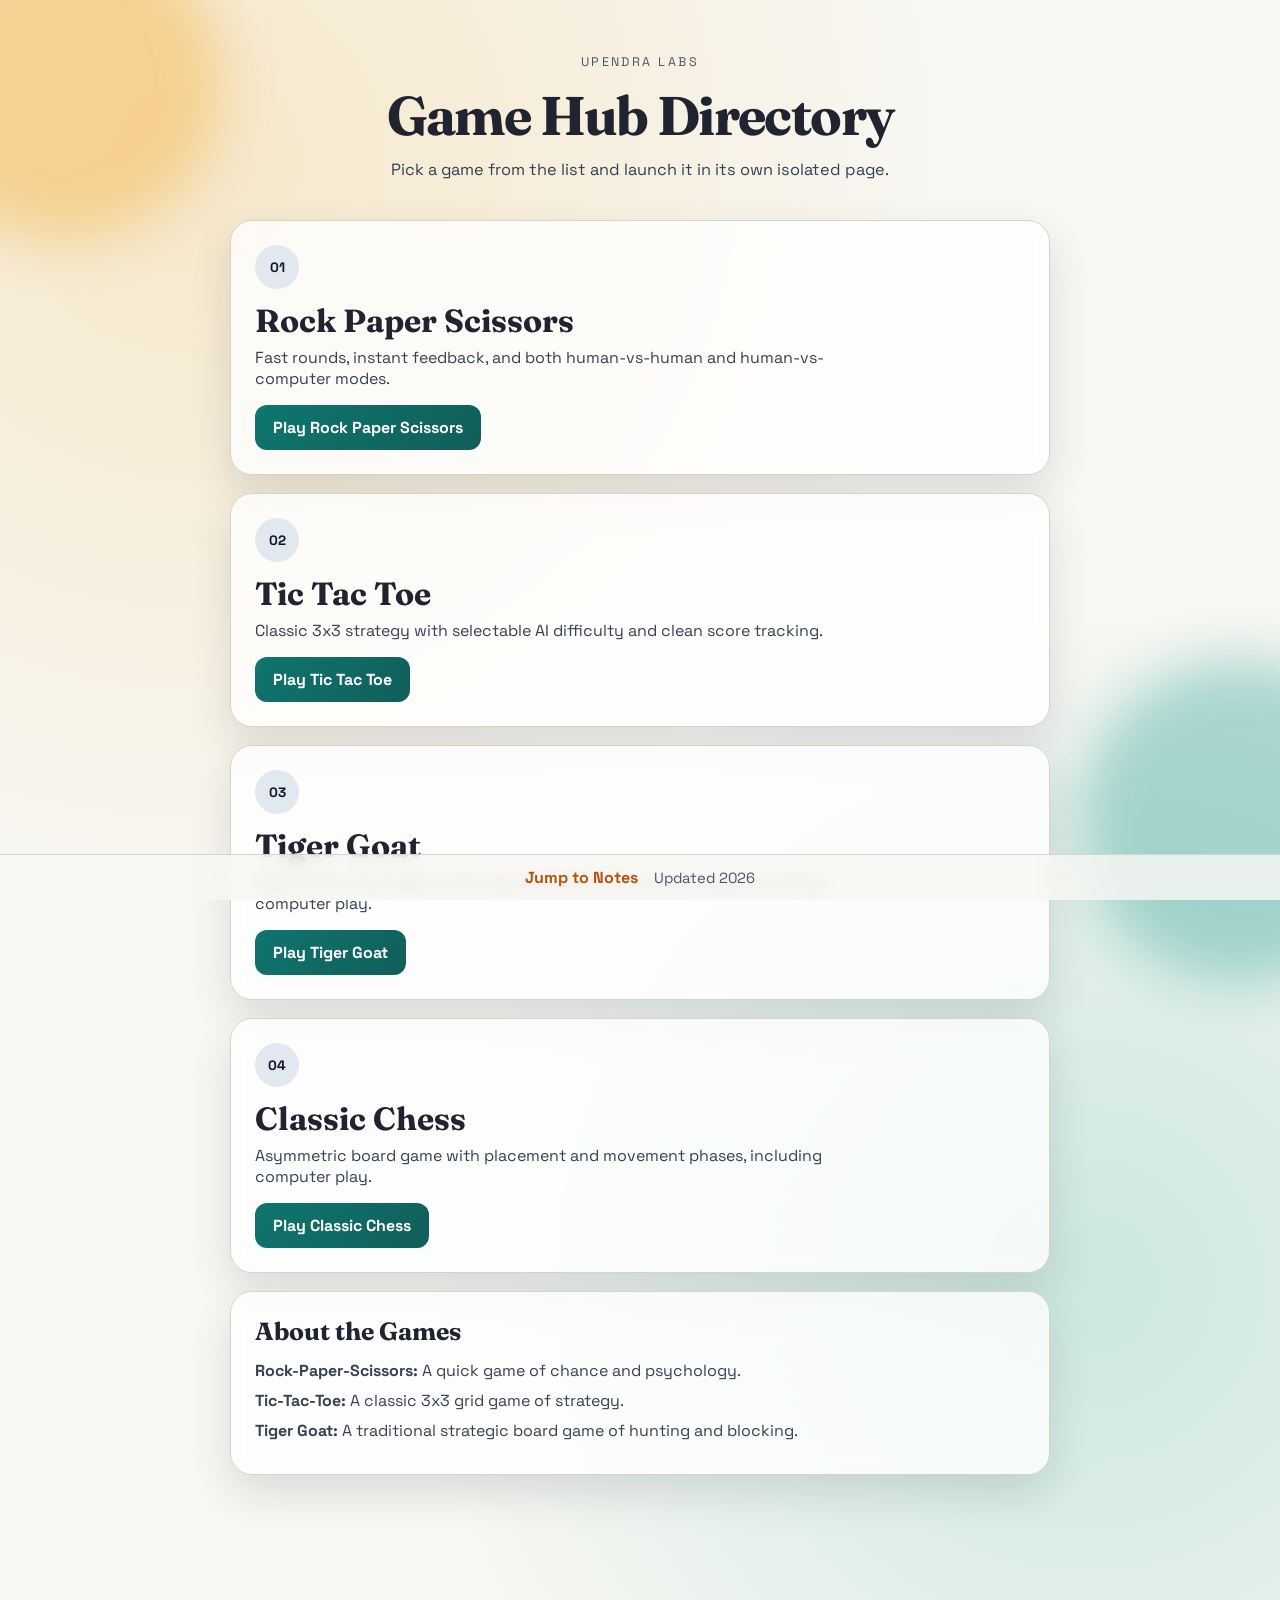
==== index.html @ aed01a7d "fix tiger goat game issue" ====
<!DOCTYPE html>
<html lang="en">

<head>
    <meta charset="UTF-8">
    <meta name="viewport" content="width=device-width, initial-scale=1.0">
    <meta name="description" content="Game Hub directory for Rock Paper Scissors, Tic Tac Toe, and Tiger Goat.">
    <title>Game Hub | Upendra Labs</title>
    <link rel="preconnect" href="https://fonts.googleapis.com">
    <link rel="preconnect" href="https://fonts.gstatic.com" crossorigin>
    <link href="https://fonts.googleapis.com/css2?family=Space+Grotesk:wght@400;500;700&family=Fraunces:opsz,wght@9..144,500;9..144,700&display=swap" rel="stylesheet">
    <link rel="stylesheet" href="style.css">
</head>

<body>
    <div class="bg-orb bg-orb-a"></div>
    <div class="bg-orb bg-orb-b"></div>

    <header class="hub-header">
        <p class="eyebrow">UPENDRA LABS</p>
        <h1>Game Hub Directory</h1>
        <p class="subhead">Pick a game from the list and launch it in its own isolated page.</p>
    </header>

    <main class="hub-feed" id="hub-feed">
        <article class="game-card reveal">
            <div class="game-meta">
                <span class="game-badge">01</span>
                <h2>Rock Paper Scissors</h2>
                <p>Fast rounds, instant feedback, and both human-vs-human and human-vs-computer modes.</p>
            </div>
            <a class="play-link" href="./rockpaper/rockpaper.html">Play Rock Paper Scissors</a>
        </article>

        <article class="game-card reveal">
            <div class="game-meta">
                <span class="game-badge">02</span>
                <h2>Tic Tac Toe</h2>
                <p>Classic 3x3 strategy with selectable AI difficulty and clean score tracking.</p>
            </div>
            <a class="play-link" href="./tictoegem/tictactoe.html">Play Tic Tac Toe</a>
        </article>

        <article class="game-card reveal">
            <div class="game-meta">
                <span class="game-badge">03</span>
                <h2>Tiger Goat</h2>
                <p>Asymmetric board game with placement and movement phases, including computer play.</p>
            </div>
            <a class="play-link" href="./tigergoat/tiger.html">Play Tiger Goat</a>
        </article>

        <article class="game-card reveal">
            <div class="game-meta">
                <span class="game-badge">04</span>
                <h2>Classic Chess</h2>
                <p>Asymmetric board game with placement and movement phases, including computer play.</p>
            </div>
            <a class="play-link" href="./classic chess/chess.html">Play Classic Chess</a>
        </article>
        <section class="about-box reveal" id="about-games">
            <h3>About the Games</h3>
            <p><strong>Rock-Paper-Scissors:</strong> A quick game of chance and psychology.</p>
            <p><strong>Tic-Tac-Toe:</strong> A classic 3x3 grid game of strategy.</p>
            <p><strong>Tiger Goat:</strong> A traditional strategic board game of hunting and blocking.</p>
        </section>
    </main>

    <footer class="hub-footer">
        <a href="#about-games">Jump to Notes</a>
        <span id="year"></span>
    </footer>

    <script src="script.js"></script>
</body>

</html>
---- style.css ----
* {
    margin: 0;
    padding: 0;
    box-sizing: border-box;
}

:root {
    --ink: #1f2430;
    --paper: #f8f7f3;
    --line: #d6d3ca;
    --card: rgba(255, 255, 255, 0.78);
    --accent: #0f766e;
    --accent-2: #b45309;
    --shadow: 0 18px 42px rgba(15, 23, 42, 0.12);
}

body {
    min-height: 100vh;
    overflow-y: auto;
    overflow-x: hidden;
    background: radial-gradient(circle at 15% 10%, #f6e7c9 0, transparent 42%),
        radial-gradient(circle at 85% 80%, #cbe7df 0, transparent 40%),
        var(--paper);
    color: var(--ink);
    font-family: 'Space Grotesk', sans-serif;
    position: relative;
}

.bg-orb {
    position: fixed;
    width: 320px;
    height: 320px;
    border-radius: 50%;
    filter: blur(28px);
    opacity: 0.32;
    pointer-events: none;
    z-index: 0;
}

.bg-orb-a {
    background: #f59e0b;
    top: -80px;
    left: -100px;
}

.bg-orb-b {
    background: #0d9488;
    right: -120px;
    bottom: -80px;
}

.hub-header {
    padding: 54px 22px 22px;
    max-width: 860px;
    margin: 0 auto;
    text-align: center;
    position: relative;
    z-index: 1;
}

.hub-header h1 {
    font-family: 'Fraunces', serif;
    font-size: clamp(2rem, 5vw, 3.4rem);
    letter-spacing: -0.03em;
    margin-bottom: 10px;
}

.eyebrow {
    font-size: 0.78rem;
    letter-spacing: 0.2em;
    color: #475569;
    margin-bottom: 12px;
}

.subhead {
    font-size: 1.02rem;
    color: #334155;
    max-width: 620px;
    margin: 0 auto;
}

.hub-feed {
    position: relative;
    z-index: 1;
    max-width: 860px;
    margin: 0 auto;
    padding: 18px 20px 130px;
    display: flex;
    flex-direction: column;
    gap: 18px;
}

.game-card,
.about-box {
    background: var(--card);
    border: 1px solid var(--line);
    border-radius: 22px;
    padding: 24px;
    backdrop-filter: blur(10px);
    box-shadow: var(--shadow);
}

.game-card,
.about-box {
    transform: translateY(20px);
    opacity: 0;
}

.game-card.revealed,
.about-box.revealed {
    transform: translateY(0);
    opacity: 1;
    transition: transform 0.55s ease, opacity 0.55s ease;
}

.game-meta h2 {
    font-family: 'Fraunces', serif;
    font-size: clamp(1.3rem, 3.2vw, 2rem);
    margin-bottom: 7px;
}

.game-meta p {
    color: #334155;
    max-width: 62ch;
}

.game-badge {
    display: inline-flex;
    align-items: center;
    justify-content: center;
    width: 44px;
    height: 44px;
    border-radius: 999px;
    background: #e2e8f0;
    color: #0f172a;
    font-size: 0.85rem;
    font-weight: 700;
    margin-bottom: 12px;
}

.play-link {
    display: inline-block;
    margin-top: 16px;
    text-decoration: none;
    color: #ffffff;
    background: linear-gradient(130deg, var(--accent), #115e59);
    padding: 12px 18px;
    border-radius: 12px;
    font-weight: 700;
    transition: transform 0.25s ease, box-shadow 0.25s ease;
}

.play-link:hover {
    transform: translateY(-2px);
    box-shadow: 0 10px 20px rgba(15, 118, 110, 0.28);
}

.about-box h3 {
    font-family: 'Fraunces', serif;
    font-size: 1.55rem;
    margin-bottom: 14px;
}

.about-box p {
    margin-bottom: 9px;
    color: #374151;
}

.hub-footer {
    position: fixed;
    left: 0;
    right: 0;
    bottom: 0;
    z-index: 2;
    display: flex;
    justify-content: center;
    align-items: center;
    gap: 16px;
    padding: 12px 18px;
    background: rgba(248, 247, 243, 0.82);
    border-top: 1px solid #d4d4d8;
    backdrop-filter: blur(8px);
}

.hub-footer a {
    text-decoration: none;
    color: var(--accent-2);
    font-weight: 700;
}

.hub-footer span {
    color: #475569;
    font-size: 0.92rem;
}

@media (max-width: 640px) {
    .hub-header {
        padding-top: 44px;
    }

    .hub-feed {
        padding: 14px 14px 120px;
        gap: 14px;
    }

    .game-card,
    .about-box {
        border-radius: 16px;
        padding: 18px;
    }
}
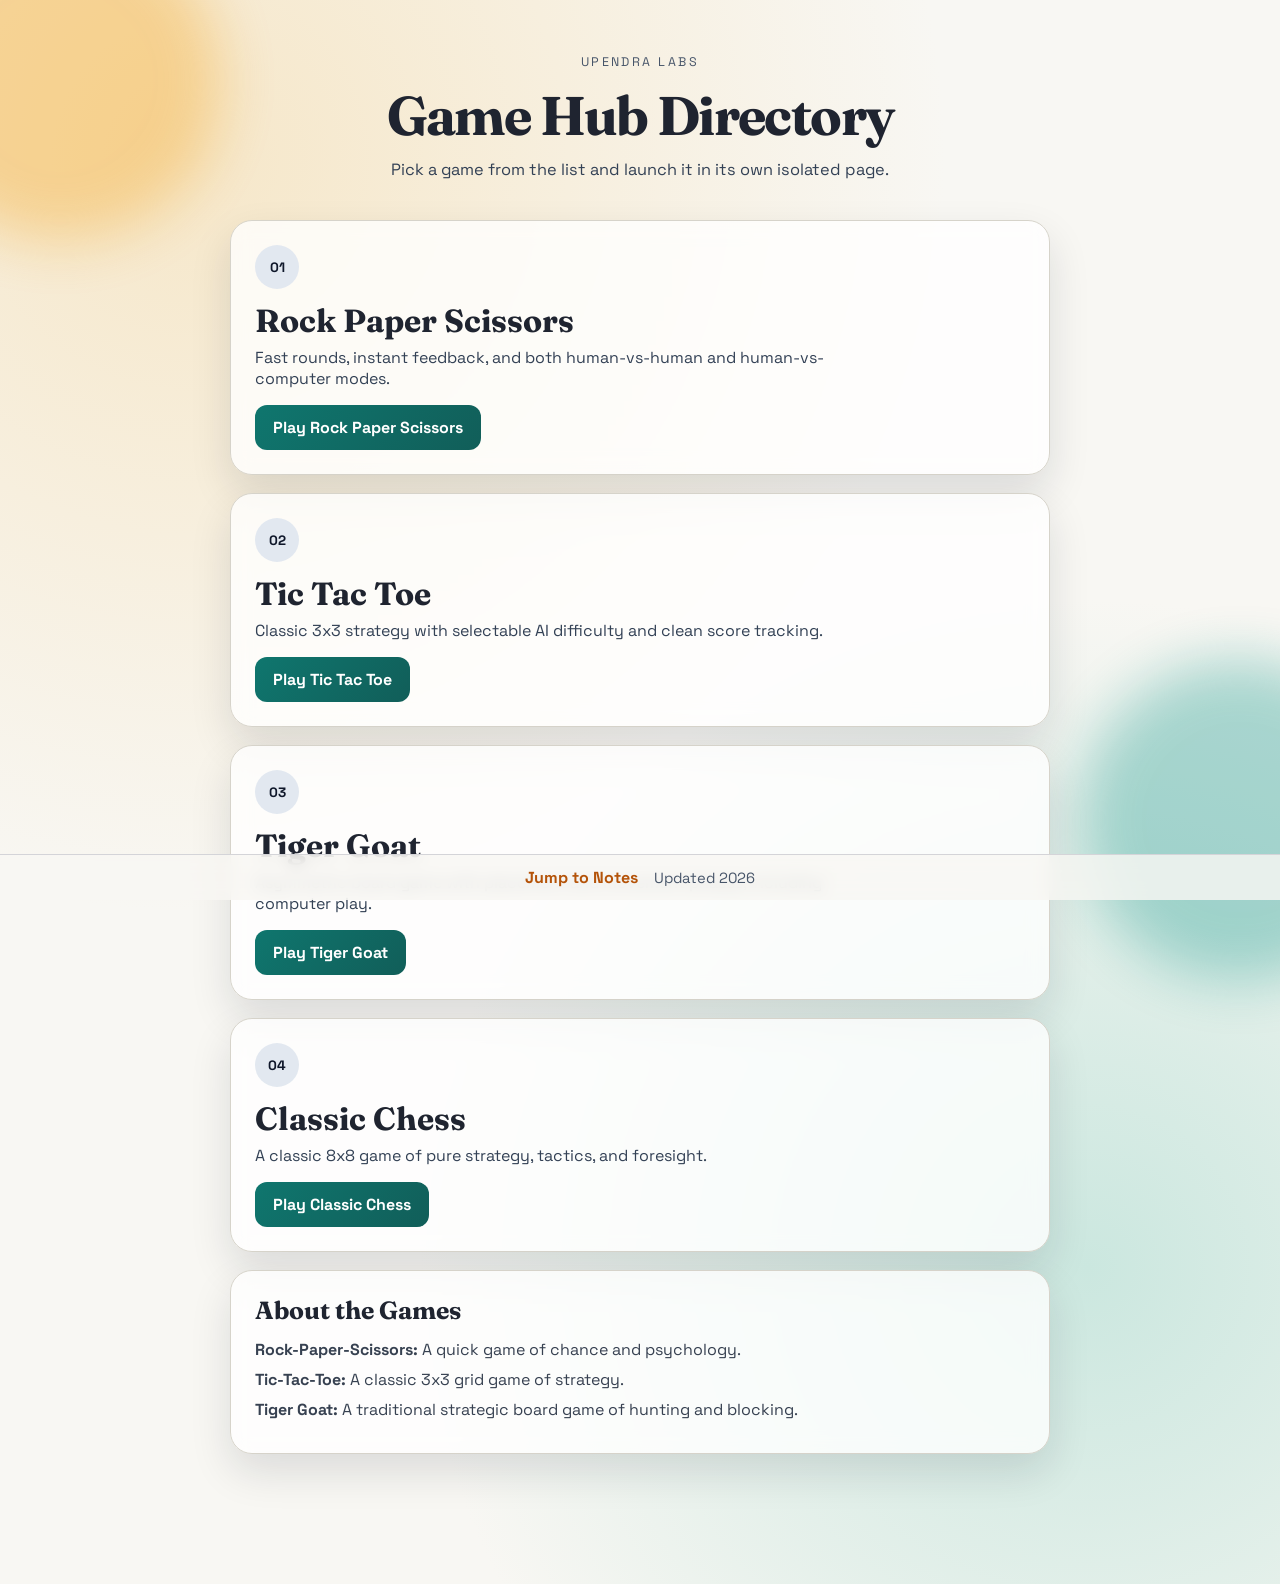
==== commit 0c4db30c: "setup a chess game" ====
--- a/index.html
+++ b/index.html
@@ -54,9 +54,9 @@
             <div class="game-meta">
                 <span class="game-badge">04</span>
                 <h2>Classic Chess</h2>
-                <p>Asymmetric board game with placement and movement phases, including computer play.</p>
+                <p>A classic 8x8 game of pure strategy, tactics, and foresight.</p>
             </div>
-            <a class="play-link" href="./classic chess/chess.html">Play Classic Chess</a>
+            <a class="play-link" href="./chess/chess.html">Play Classic Chess</a>
         </article>
         <section class="about-box reveal" id="about-games">
             <h3>About the Games</h3>
